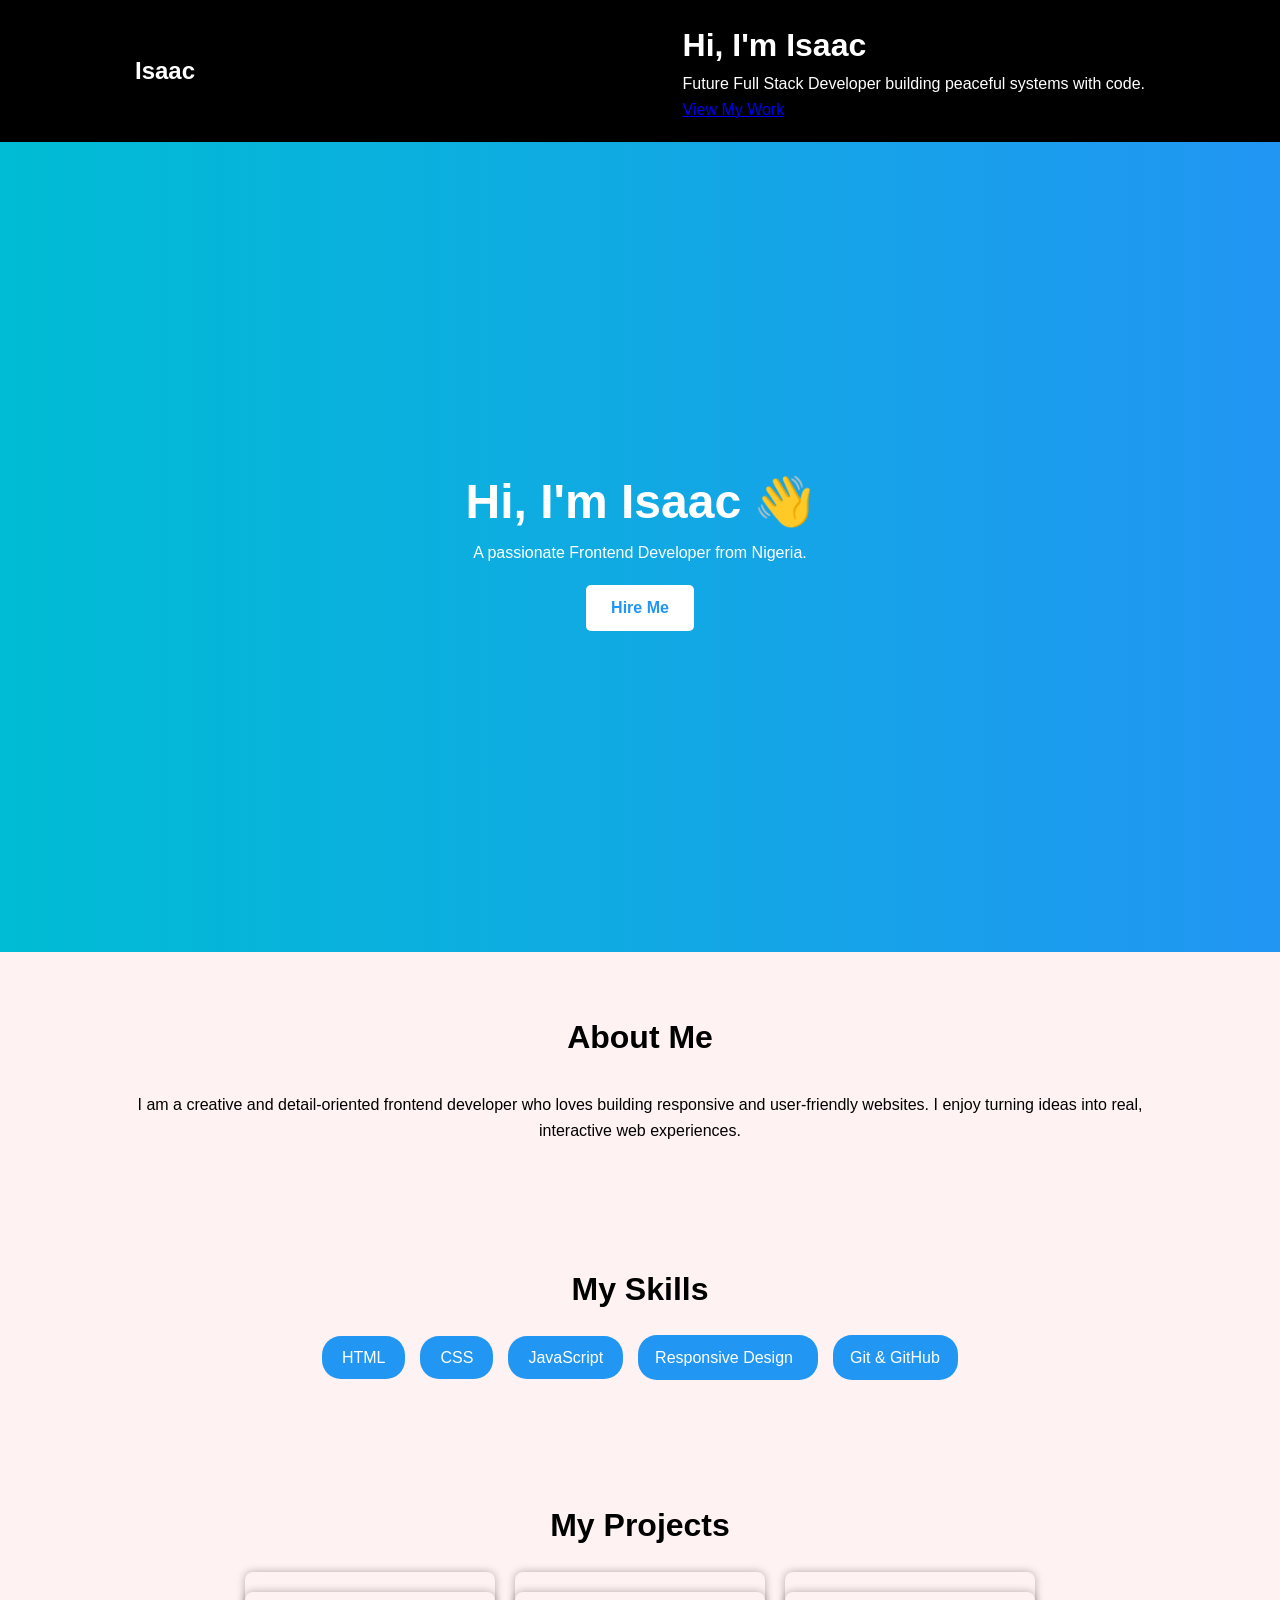
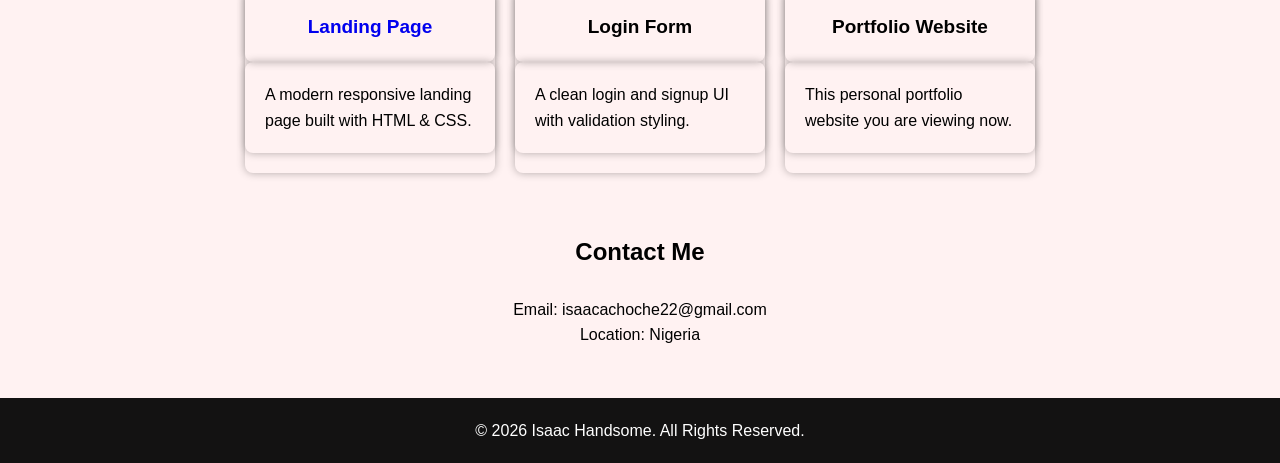
==== index.html @ 7d7e3d7f "Update and rename portfolio.html to index.html" ====
<!DOCTYPE html>
<html>
  <head>
    <title>My Portfolio</title>
    <link rel="stylesheet" href="portfolio.css">
    <style>
      * {
        margin: 0;
        padding: 0;
        box-sizing: border-box;
        font-family: arial, sans-serif;
      }

      body {
        font-family: Arial, Sans-serif;
        background-color: rgb(255, 242, 242);
        line-height: 1.6;
      }

      header {
        display: flex;
        flex-direction: row;
        justify-content: space-between;
        align-items: center;
        background-color: black;
        color: white;
        padding: 20px 135px;
        white-space: nowrap;
      }

      .navigation {
        display: flex;
        flex-direction: row;
        justify-content: space-between;
        align-items: center;
      }

      .nav-link {
        text-decoration: none;
        color: white;
        font-size: 16px;
        margin-left: 25px;
        transition: color 0.3s;
      }

      .nav-link:hover {
        color: #00bcd4;
        cursor: pointer;
      }

      #about-link {
        margin-left: 0;
      }

      section {
        display: flex;
        flex-direction: column;
        justify-content: center;
        align-items: center;
      }

      .section-1 {
        display: flex;
        flex-direction: column;
        justify-content: center;
        align-items: center;
        color: white;
        background: linear-gradient(to right, #00bcd4, #2196f3);
        height: 90vh;
      }

      .hero01 {
        font-weight: bold;
        margin-bottom: 0px;
        font-size: 3rem;
      }

      .Hire-Me {
        background-color: white;
        color: #2196f3;
        border: none;
        margin-top: 19px;
        font-weight: bold;
        font-size: 16px;
        padding: 14px 25px;
        border-radius: 5px;
        transition: background-color 0.3s, color 0.3s, font-weight 0.3s;
      }

      .Hire-Me:hover {
        background-color: black;
        color: white;
        font-weight: bold;
      }

      .section-2 {
        display: flex;
        flex-direction: column;
        align-items: center;
        justify-content: center;
        white-space: normal;
        word-wrap: break-word;
        overflow-wrap: break-word;
        padding: 60px 10%;
      }

      .about-me {
        font-size: 2rem;
        font-weight: bold;
        padding-bottom: 28px;
      }

      .introduction {
        text-align: center;
        line-height: 26px;
        font-size: 16px;
      }

      .section-3 {
        display: flex;
        flex-direction: column;
        justify-content: center;
        align-items: center;
        padding: 60px 10%;
      }

      .my-skills {
        font-size: 2rem;
        font-weight: bold;
        margin-bottom: 20px;
      }

      .skills-link {
        display: flex;
        flex-direction: row;
        align-items: center;
        justify-content: center;
        flex-wrap: wrap;
        gap: 15px;
      }

      .html,
      .css,
      .javascript {
        background-color: #2196f3;
        color: white;
        padding: 9px 20px;
        border-radius: 19px;
      }

      .responsive-design {
        background-color: #2196f3;
        color: white;
        padding: 10px 17px;
        width: 180px;
        border-radius: 19px;
      }

      .git {
        background-color: #2196f3;
        color: white;
        padding: 10px 17px;
        width: 125px;
        border-radius: 19px;
      }

      .section-4 {
        display: flex;
        flex-direction: column;
        justify-content: center;
        align-items: center;
        padding: 60px 10%;
      }

      .my-projects {
        font-size: 2rem;
        font-weight: bold;
        margin-bottom: 20px;
      }

      .projects-container {
        display: flex;
        flex-direction: row;
        justify-content: center;
        gap: 20px;
        flex-wrap: wrap;
      }

      .projects-container div {
        display: flex;
        flex-direction: column;
        align-items: center;
        padding: 20px;
        border: none;
        box-shadow: 0 0 8px rgba(0, 0, 0, 0.3);
        border-radius: 8px;
        width: 250px;
        transition: 0.3s;
      }

      .landing-container:hover,
      .login-container:hover,
      .portfolio-website-container:hover {
        transform: translateY(-5px);
      }

      .project-title {
        font-weight: bold;
        font-size: 19px;
      }

      .section-5 {
        margin-bottom: 50px;
      }

      .section-5 h1 {
        margin-bottom: 25px;
      }

      .section-5 div {
        display: flex;
        flex-direction: column;
        align-items: center;
      }

      .section-6 {
        background-color: rgb(19, 18, 18);
        color: white;
        text-align: center;
        padding: 20px 200px;
        white-space: nowrap;
      }

      @media (max-width: 768px) {
        header {
          flex-direction: column;
          align-items: center;
        }
        .section-1 .hero01 {
          font-size: 2rem;
          margin-bottom: 5px;
        }
        .projects-container {
          flex-direction: column;
          align-items: center;
        }
      }
    </style>
  </head>
  <body>
      <header class="hero">
        <nav>
          <h2>Isaac</h2>
        </nav>

        <div class="hero-content">
          <h1>Hi, I'm Isaac</h1>
          <p>Future Full Stack Developer building peaceful systems with code.</p>
          <a href="#projects" class="btn">View My Work</a>
        </div>
      </header>

    <section class="section-1">
      <div class="hero01">Hi, I'm Isaac 👋</div>
      <div class="hero02">A passionate Frontend Developer from Nigeria.</div>
      <a href="#contact">
        <button class="Hire-Me">Hire Me</button>
      </a>
    </section>

    <section id="about" class="section-2">
      <div class="about-me">About Me</div>
      <div class="introduction">I am a creative and detail-oriented frontend developer who loves building responsive and user-friendly websites. I enjoy turning ideas into real, interactive web experiences.</div>
    </section>

    <section id="skills" class="section-3">
      <h2 class="my-skills">My Skills</h2>
      <div  class="skills-link">
        <div class="html">HTML</div>
        <div class="css">CSS</div>
        <div class="javascript">JavaScript</div>
        <div class="responsive-design">Responsive Design</div>
        <div class="git">Git & GitHub</div>
      </div>
    </section>

    <section id="projects" class="section-4">
      <div class="my-projects">My Projects</div>
      <div class="projects-container">
        <div class="landing-container">
          <div class="project-title"><a href="personal landing page/landingpage.html">Landing Page</a></div>
          <div>
            A modern responsive landing page built with HTML & CSS.
          </div>
        </div>
        <div class="login-container">
          <div class="project-title">Login Form</div>
          <div>
            A clean login and signup UI with validation styling.
          </div>
        </div>
        <div class="portfolio-website-container">
          <div class="project-title">Portfolio Website</div>
          <div>This personal portfolio website you are viewing now.</div>
        </div>
      </div>
    </section>

    <section id="contact" class="section-5">
      <h1>Contact Me</h1>
      <div>
        <div>Email: isaacachoche22@gmail.com</div>
        <div>Location: Nigeria</div>
      </div>
    </section>

    <section class="section-6">
      <div>
        © 2026 Isaac Handsome. All Rights Reserved.
      </div>
    </section>
  </body>

</html>
---- portfolio.css ----
* {
  margin: 0;
  padding: 0;
  box-sizing: border-box;
  font-family: arial, sans-serif;
}

body {
  font-family: Arial, Sans-serif;
  background-color: rgb(255, 242, 242);
  line-height: 1.6;
  opacity: 0;
  transform: translateY(30px);
  animation: slideUp 2.0s ease forwards;
  animation-delay: 0.2s;
}

@keyframes slideUp {
  from {
    opacity: 0;
    transform: translateX(-1400px);
  }
  to {
      opacity: 1;
      transform: translateX(0);
  }
}

header {
  display: flex;
  flex-direction: row;
  justify-content: space-between;
  align-items: center;
  background-color: black;
  color: white;
  padding: 20px 135px;
}

.navigation {
  display: flex;
  flex-direction: row;
  justify-content: space-between;
  align-items: center;
}

.nav-link {
  text-decoration: none;
  color: white;
  font-size: 16px;
  margin-left: 25px;
  transition: color 0.3s;
}

.nav-link:hover {
  color: #00bcd4;
  cursor: pointer;
}

section {
  display: flex;
  flex-direction: column;
  justify-content: center;
  align-items: center;
}

.section-1 {
  display: flex;
  flex-direction: column;
  justify-content: center;
  align-items: center;
  color: white;
  background: linear-gradient(to right, #00bcd4, #2196f3);
  height: 90vh;
}

.hero01 {
  font-weight: bold;
  margin-bottom: 0px;
  font-size: 3rem;
}

.Hire-Me {
  background-color: white;
  color: #2196f3;
  border: none;
  margin-top: 19px;
  font-weight: bold;
  font-size: 16px;
  padding: 14px 25px;
  border-radius: 5px;
  transition: background-color 0.3s, color 0.3s, font-weight 0.3s;
}

.Hire-Me:hover {
  background-color: black;
  color: white;
  font-weight: bold;
}

.section-2 {
  display: flex;
  flex-direction: column;
  align-items: center;
  justify-content: center;
  white-space: normal;
  word-wrap: break-word;
  overflow-wrap: break-word;
  padding: 60px 10%;
}

.about-me {
  font-size: 2rem;
  font-weight: bold;
  padding-bottom: 28px;
}

.introduction {
  text-align: center;
  line-height: 26px;
  font-size: 16px;
}

.section-3 {
  display: flex;
  flex-direction: column;
  justify-content: center;
  align-items: center;
  padding: 60px 10%;
}

.my-skills {
  font-size: 2rem;
  font-weight: bold;
  margin-bottom: 20px;
}

.skills-link {
  display: flex;
  flex-direction: row;
  align-items: center;
  justify-content: center;
  flex-wrap: wrap;
  gap: 15px;
}

.html,
.css,
.javascript {
  background-color: #2196f3;
  color: white;
  padding: 9px 20px;
  border-radius: 19px;
}

.responsive-design {
  background-color: #2196f3;
  color: white;
  padding: 10px 17px;
  width: 180px;
  border-radius: 19px;
}

.git {
  background-color: #2196f3;
  color: white;
  padding: 10px 17px;
  width: 125px;
  border-radius: 19px;
}

.section-4 {
  display: flex;
  flex-direction: column;
  justify-content: center;
  align-items: center;
  padding: 60px 10%;
}

.my-projects {
  font-size: 2rem;
  font-weight: bold;
  margin-bottom: 20px;
}

.projects-container {
  display: flex;
  flex-direction: row;
  justify-content: center;
  gap: 20px;
  flex-wrap: wrap;
  text-decoration: none;
}

.projects-container div {
  display: flex;
  flex-direction: column;
  align-items: center;
  padding: 20px;
  border: none;
  box-shadow: 0 0 8px rgba(0, 0, 0, 0.3);
  border-radius: 8px;
  width: 250px;
  transition: 0.3s;
}

.landing-container:hover,
.login-container:hover,
.portfolio-website-container:hover {
  transform: translateY(-5px);
}

.project-title {
  font-weight: bold;
  font-size: 19px;
}

.projects-container div a {
  text-decoration: none;
}

.section-5 {
  margin-bottom: 50px;
}

.section-5 h1 {
  margin-bottom: 25px;
}

.section-5 div {
  display: flex;
  flex-direction: column;
  align-items: center;
}

.section-6 {
  background-color: rgb(19, 18, 18);
  color: white;
  text-align: center;
  padding: 20px 200px;
  white-space: nowrap;
}

@media (max-width: 768px) {
  header {
    flex-direction: column;
  }
  .section-1 .hero01 {
    font-size: 2rem;
    margin-bottom: 5px;
  }
  .projects-container {
    flex-direction: column;
    align-items: center;
  }
}
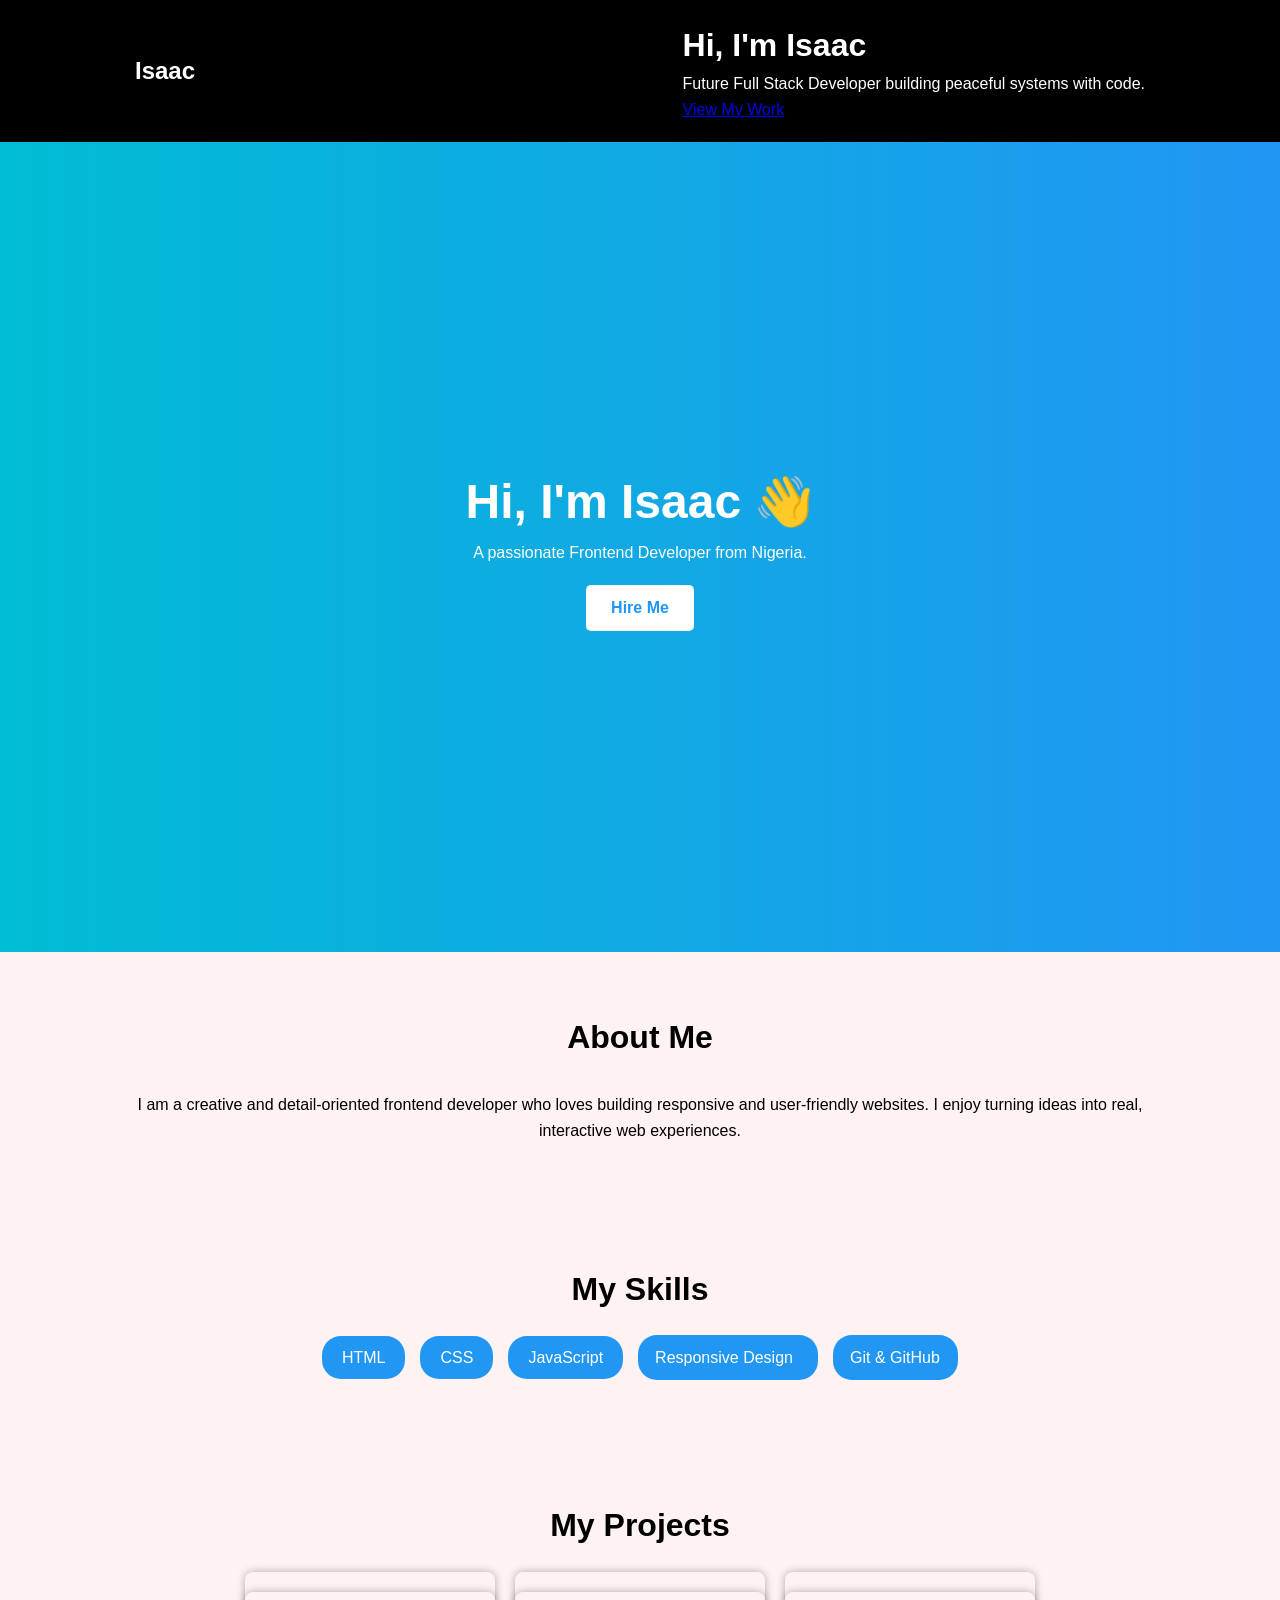
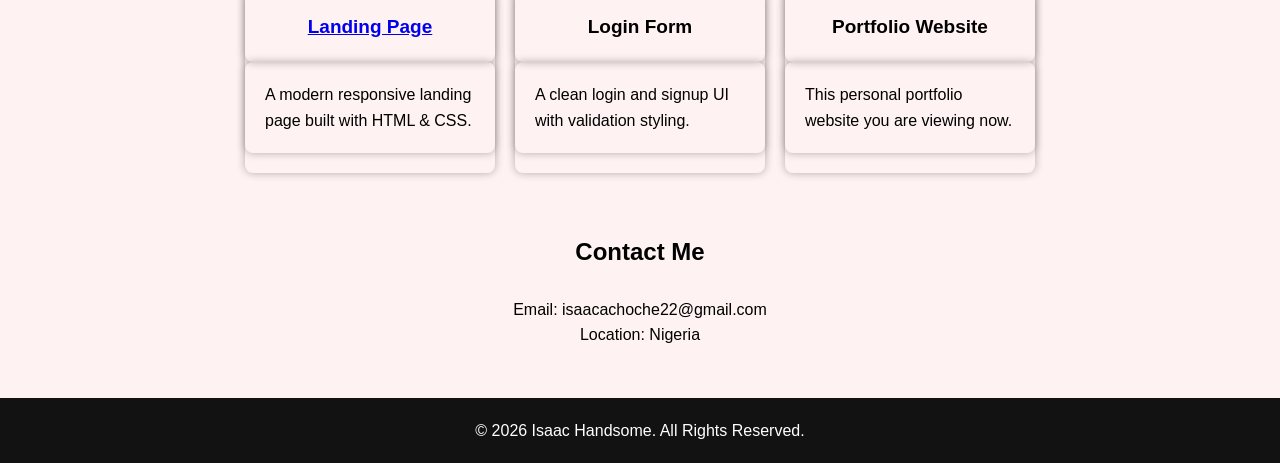
==== commit 94ff3069: "Update index.html" ====
--- a/index.html
+++ b/index.html
@@ -2,7 +2,7 @@
 <html>
   <head>
     <title>My Portfolio</title>
-    <link rel="stylesheet" href="portfolio.css">
+    <link rel="stylesheet" href="style.css">
     <style>
       * {
         margin: 0;
@@ -322,3 +322,4 @@
   </body>
 
 </html>
+
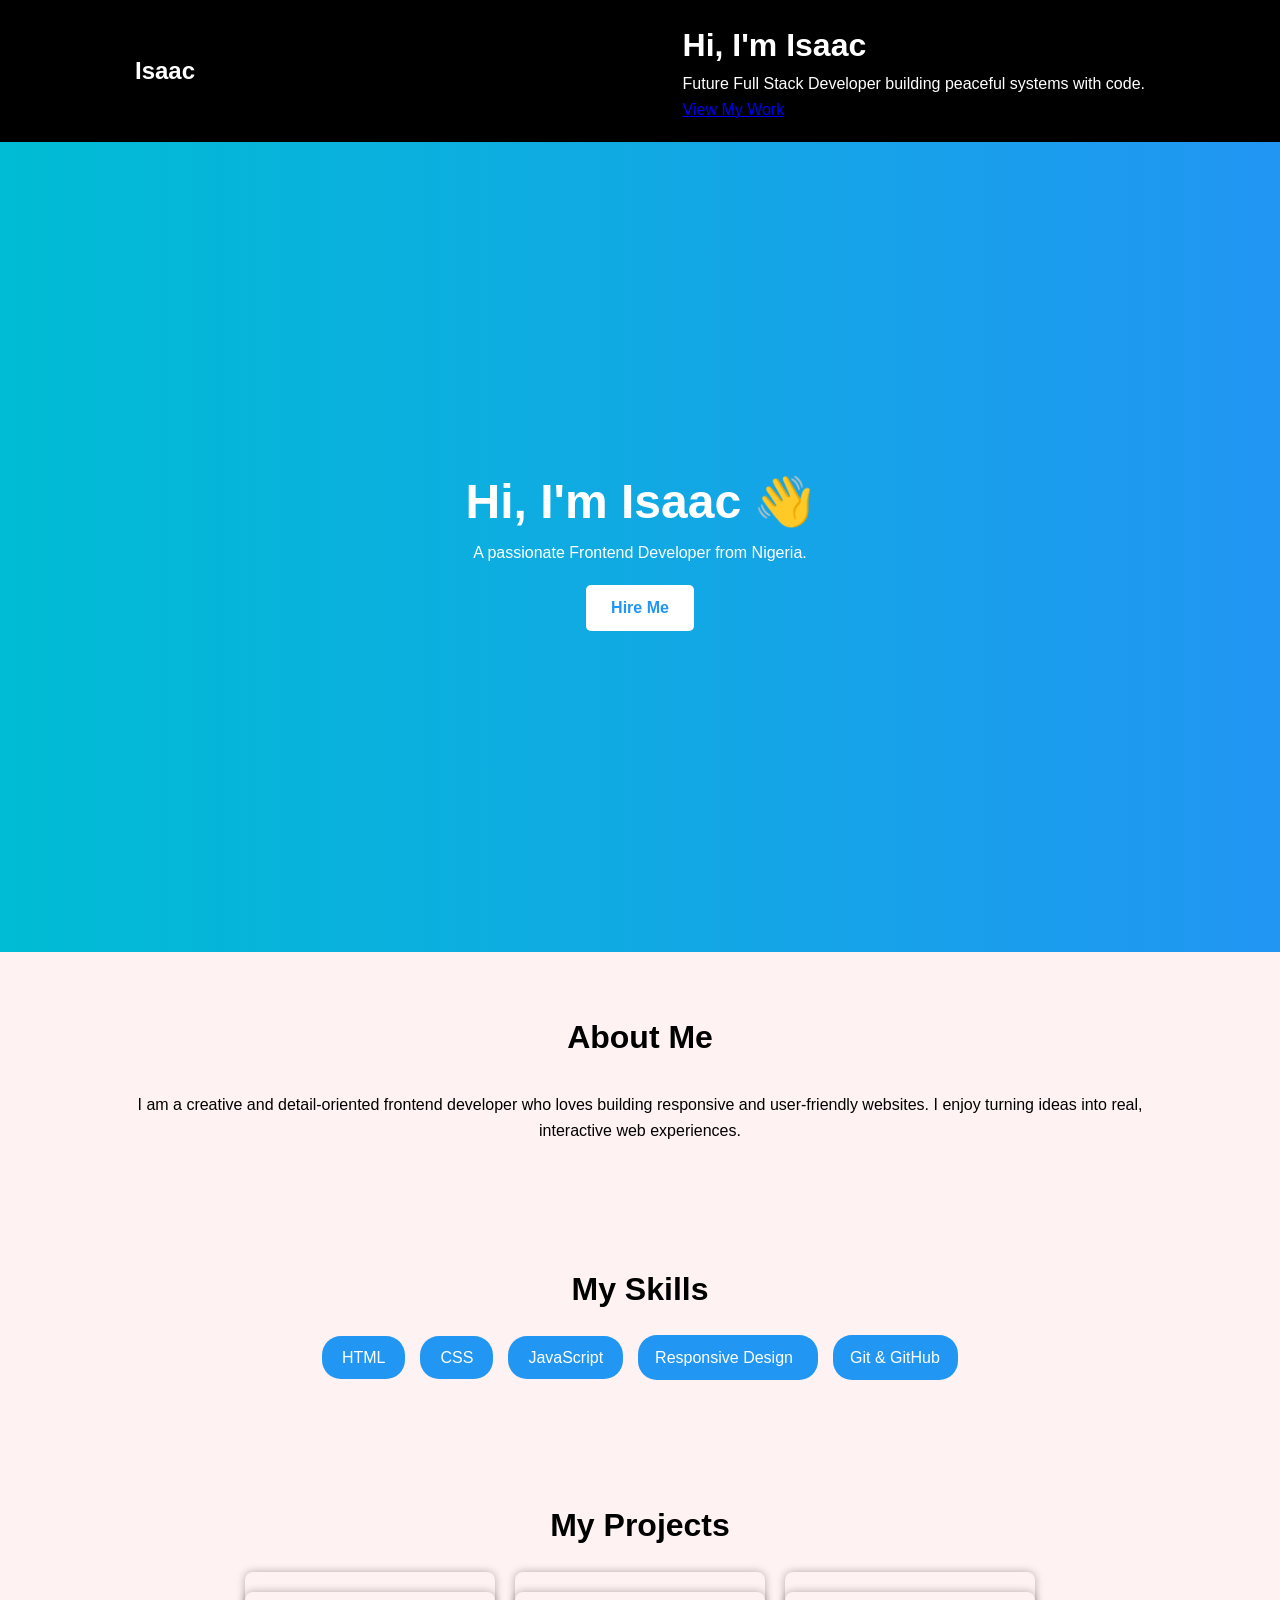
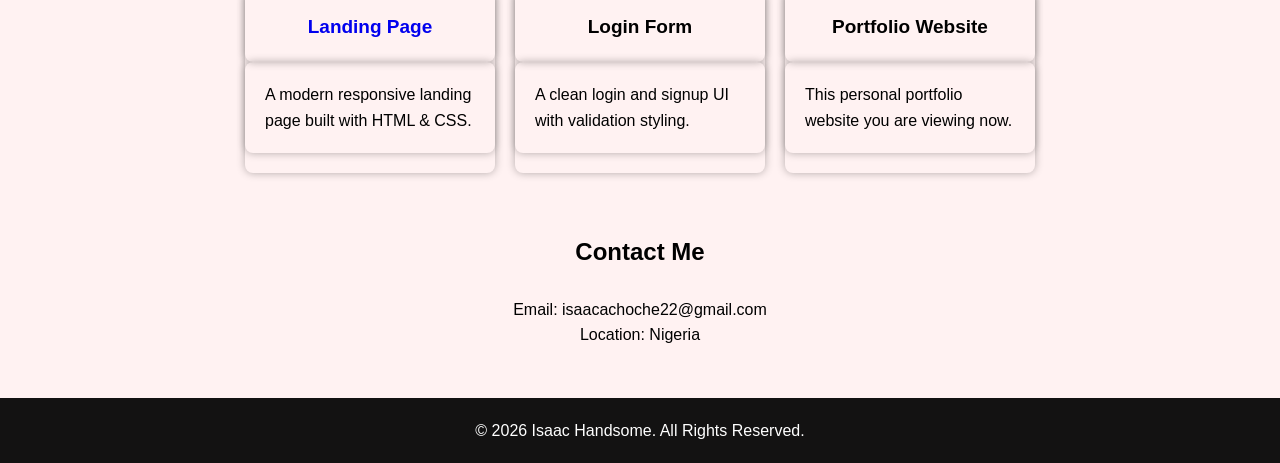
==== commit f592be6a: "Update index.html" ====
--- a/index.html
+++ b/index.html
@@ -288,7 +288,7 @@
       <div class="my-projects">My Projects</div>
       <div class="projects-container">
         <div class="landing-container">
-          <div class="project-title"><a href="personal landing page/landingpage.html">Landing Page</a></div>
+          <div class="project-title"><a href="personal landing page/index.html">Landing Page</a></div>
           <div>
             A modern responsive landing page built with HTML & CSS.
           </div>
@@ -323,3 +323,4 @@
 
 </html>
 
+
--- a/style.css
+++ b/style.css
@@ -0,0 +1,255 @@
+* {
+  margin: 0;
+  padding: 0;
+  box-sizing: border-box;
+  font-family: arial, sans-serif;
+}
+
+body {
+  font-family: Arial, Sans-serif;
+  background-color: rgb(255, 242, 242);
+  line-height: 1.6;
+  opacity: 0;
+  transform: translateY(30px);
+  animation: slideUp 2.0s ease forwards;
+  animation-delay: 0.2s;
+}
+
+@keyframes slideUp {
+  from {
+    opacity: 0;
+    transform: translateX(-1400px);
+  }
+  to {
+      opacity: 1;
+      transform: translateX(0);
+  }
+}
+
+header {
+  display: flex;
+  flex-direction: row;
+  justify-content: space-between;
+  align-items: center;
+  background-color: black;
+  color: white;
+  padding: 20px 135px;
+}
+
+.navigation {
+  display: flex;
+  flex-direction: row;
+  justify-content: space-between;
+  align-items: center;
+}
+
+.nav-link {
+  text-decoration: none;
+  color: white;
+  font-size: 16px;
+  margin-left: 25px;
+  transition: color 0.3s;
+}
+
+.nav-link:hover {
+  color: #00bcd4;
+  cursor: pointer;
+}
+
+section {
+  display: flex;
+  flex-direction: column;
+  justify-content: center;
+  align-items: center;
+}
+
+.section-1 {
+  display: flex;
+  flex-direction: column;
+  justify-content: center;
+  align-items: center;
+  color: white;
+  background: linear-gradient(to right, #00bcd4, #2196f3);
+  height: 90vh;
+}
+
+.hero01 {
+  font-weight: bold;
+  margin-bottom: 0px;
+  font-size: 3rem;
+}
+
+.Hire-Me {
+  background-color: white;
+  color: #2196f3;
+  border: none;
+  margin-top: 19px;
+  font-weight: bold;
+  font-size: 16px;
+  padding: 14px 25px;
+  border-radius: 5px;
+  transition: background-color 0.3s, color 0.3s, font-weight 0.3s;
+}
+
+.Hire-Me:hover {
+  background-color: black;
+  color: white;
+  font-weight: bold;
+}
+
+.section-2 {
+  display: flex;
+  flex-direction: column;
+  align-items: center;
+  justify-content: center;
+  white-space: normal;
+  word-wrap: break-word;
+  overflow-wrap: break-word;
+  padding: 60px 10%;
+}
+
+.about-me {
+  font-size: 2rem;
+  font-weight: bold;
+  padding-bottom: 28px;
+}
+
+.introduction {
+  text-align: center;
+  line-height: 26px;
+  font-size: 16px;
+}
+
+.section-3 {
+  display: flex;
+  flex-direction: column;
+  justify-content: center;
+  align-items: center;
+  padding: 60px 10%;
+}
+
+.my-skills {
+  font-size: 2rem;
+  font-weight: bold;
+  margin-bottom: 20px;
+}
+
+.skills-link {
+  display: flex;
+  flex-direction: row;
+  align-items: center;
+  justify-content: center;
+  flex-wrap: wrap;
+  gap: 15px;
+}
+
+.html,
+.css,
+.javascript {
+  background-color: #2196f3;
+  color: white;
+  padding: 9px 20px;
+  border-radius: 19px;
+}
+
+.responsive-design {
+  background-color: #2196f3;
+  color: white;
+  padding: 10px 17px;
+  width: 180px;
+  border-radius: 19px;
+}
+
+.git {
+  background-color: #2196f3;
+  color: white;
+  padding: 10px 17px;
+  width: 125px;
+  border-radius: 19px;
+}
+
+.section-4 {
+  display: flex;
+  flex-direction: column;
+  justify-content: center;
+  align-items: center;
+  padding: 60px 10%;
+}
+
+.my-projects {
+  font-size: 2rem;
+  font-weight: bold;
+  margin-bottom: 20px;
+}
+
+.projects-container {
+  display: flex;
+  flex-direction: row;
+  justify-content: center;
+  gap: 20px;
+  flex-wrap: wrap;
+  text-decoration: none;
+}
+
+.projects-container div {
+  display: flex;
+  flex-direction: column;
+  align-items: center;
+  padding: 20px;
+  border: none;
+  box-shadow: 0 0 8px rgba(0, 0, 0, 0.3);
+  border-radius: 8px;
+  width: 250px;
+  transition: 0.3s;
+}
+
+.landing-container:hover,
+.login-container:hover,
+.portfolio-website-container:hover {
+  transform: translateY(-5px);
+}
+
+.project-title {
+  font-weight: bold;
+  font-size: 19px;
+}
+
+.projects-container div a {
+  text-decoration: none;
+}
+
+.section-5 {
+  margin-bottom: 50px;
+}
+
+.section-5 h1 {
+  margin-bottom: 25px;
+}
+
+.section-5 div {
+  display: flex;
+  flex-direction: column;
+  align-items: center;
+}
+
+.section-6 {
+  background-color: rgb(19, 18, 18);
+  color: white;
+  text-align: center;
+  padding: 20px 200px;
+  white-space: nowrap;
+}
+
+@media (max-width: 768px) {
+  header {
+    flex-direction: column;
+  }
+  .section-1 .hero01 {
+    font-size: 2rem;
+    margin-bottom: 5px;
+  }
+  .projects-container {
+    flex-direction: column;
+    align-items: center;
+  }
+}
